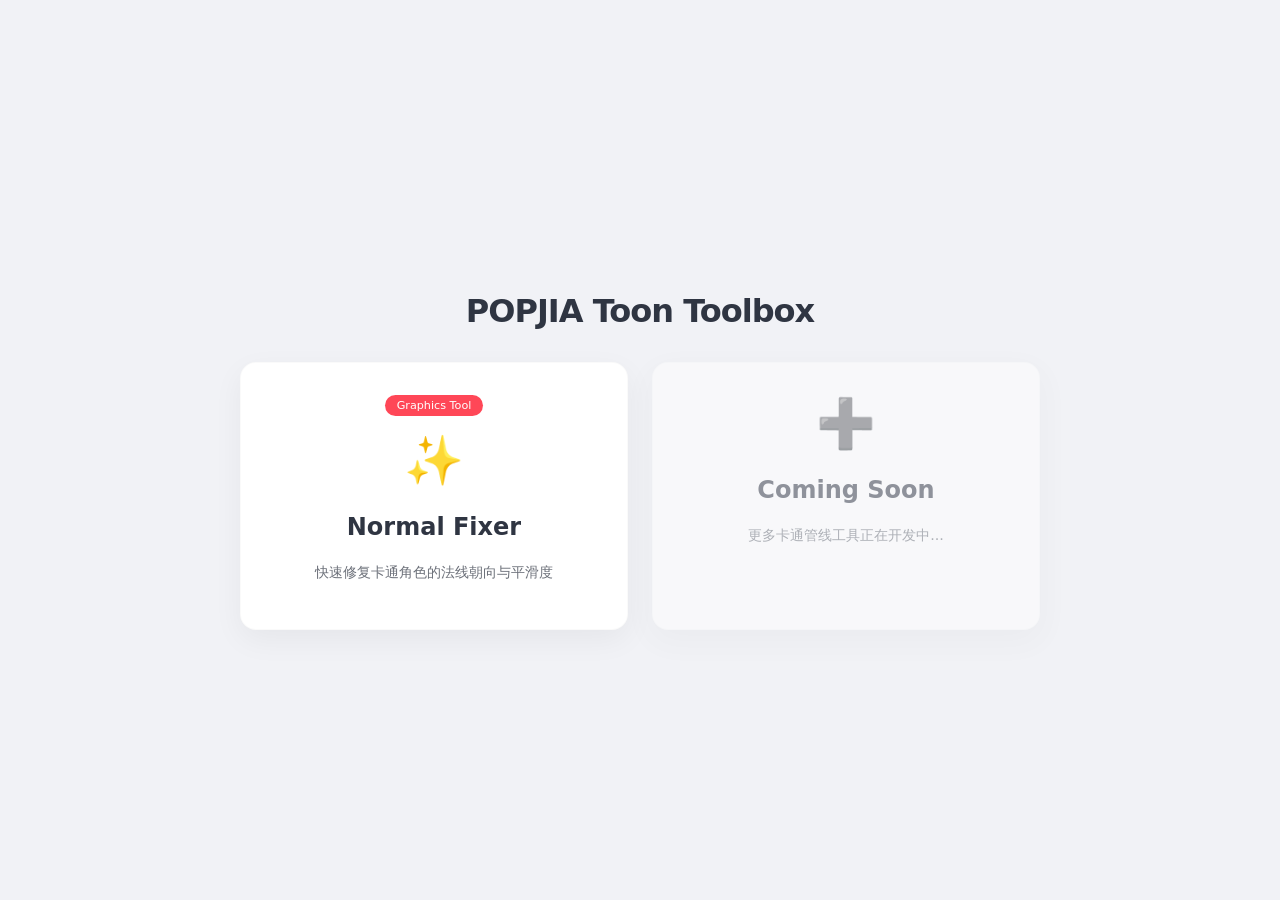
==== index.html @ 6b9868e2 "Add portal index page" ====
<!DOCTYPE html>
<html lang="zh-CN">
<head>
    <meta charset="UTF-8">
    <meta name="viewport" content="width=device-width, initial-scale=1.0">
    <title>POPJIA 卡通工具箱</title>
    <style>
        :root {
            --primary: #ff4757;
            --secondary: #2f3542;
            --bg: #f1f2f6;
            --card-bg: #ffffff;
        }
        body {
            font-family: 'Segoe UI', system-ui, -apple-system, sans-serif;
            background-color: var(--bg);
            color: var(--secondary);
            display: flex;
            flex-direction: column;
            align-items: center;
            justify-content: center;
            min-height: 100vh;
            margin: 0;
        }
        h1 {
            margin-bottom: 2rem;
            font-weight: 800;
            letter-spacing: -1px;
            color: var(--secondary);
        }
        .container {
            display: grid;
            grid-template-columns: repeat(auto-fit, minmax(280px, 1fr));
            gap: 1.5rem;
            width: 90%;
            max-width: 800px;
        }
        .card {
            background: var(--card-bg);
            padding: 2rem;
            border-radius: 16px;
            box-shadow: 0 10px 30px rgba(0,0,0,0.05);
            text-decoration: none;
            color: inherit;
            transition: all 0.3s cubic-bezier(0.4, 0, 0.2, 1);
            display: flex;
            flex-direction: column;
            align-items: center;
            text-align: center;
            border: 1px solid rgba(0,0,0,0.02);
        }
        .card:hover {
            transform: translateY(-8px);
            box-shadow: 0 20px 40px rgba(255, 71, 87, 0.1);
            border-color: var(--primary);
        }
        .icon {
            font-size: 3rem;
            margin-bottom: 1rem;
        }
        .card h3 {
            margin: 0.5rem 0;
            font-size: 1.5rem;
        }
        .card p {
            opacity: 0.7;
            font-size: 0.9rem;
        }
        .badge {
            background: var(--primary);
            color: white;
            padding: 4px 12px;
            border-radius: 20px;
            font-size: 0.7rem;
            margin-bottom: 1rem;
        }
    </style>
</head>
<body>
    <h1>POPJIA Toon Toolbox</h1>
    <div class="container">
        <!-- Normal Fixer Tool -->
        <a href="./NormalFixer/index.html" class="card">
            <div class="badge">Graphics Tool</div>
            <div class="icon">✨</div>
            <h3>Normal Fixer</h3>
            <p>快速修复卡通角色的法线朝向与平滑度</p>
        </a>

        <!-- Placeholder for future tools -->
        <div class="card" style="opacity: 0.5; cursor: not-allowed;">
            <div class="icon">➕</div>
            <h3>Coming Soon</h3>
            <p>更多卡通管线工具正在开发中...</p>
        </div>
    </div>
</body>
</html>
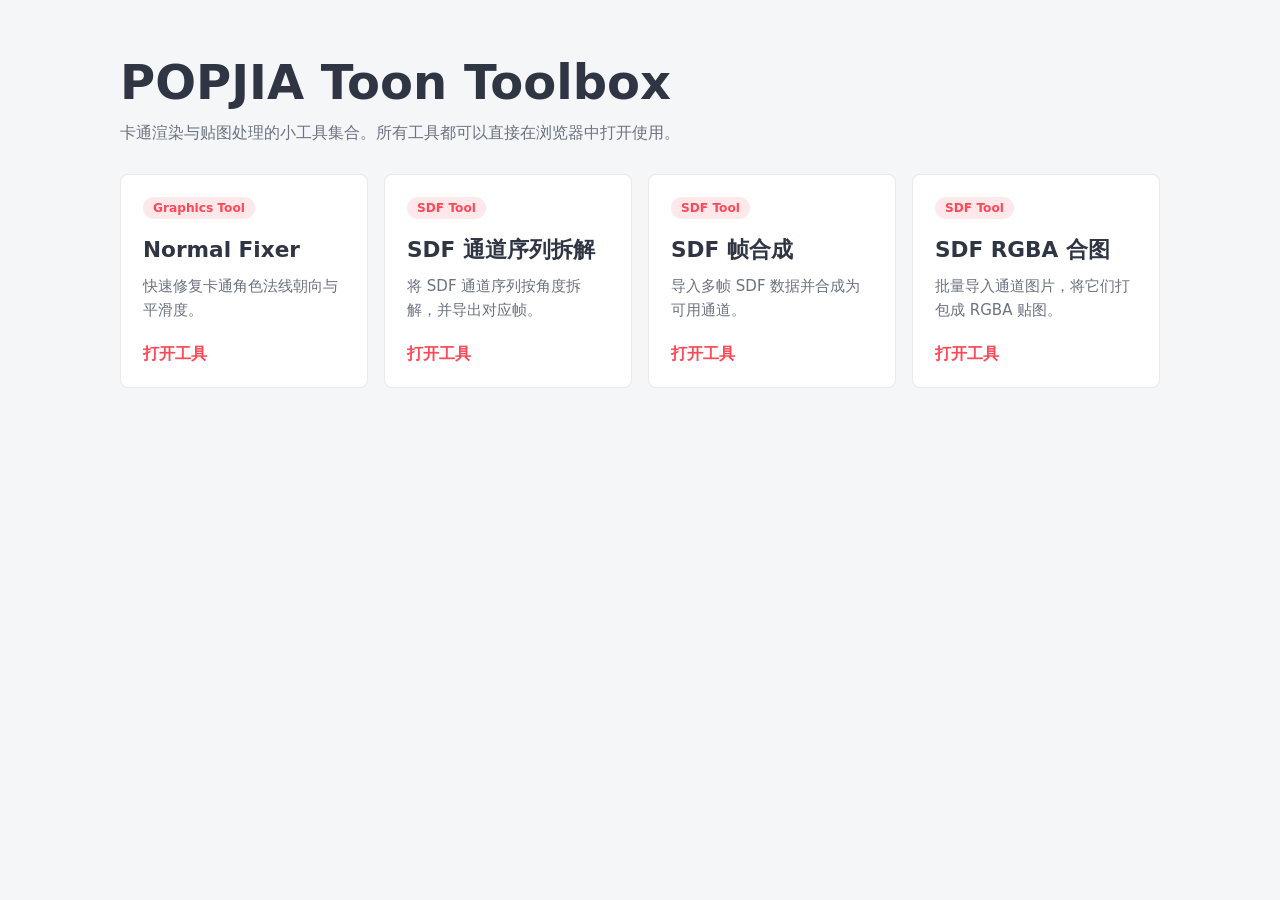
==== commit 617473e4: "Add SDF Frame Painter tools" ====
--- a/index.html
+++ b/index.html
@@ -3,96 +3,157 @@
 <head>
     <meta charset="UTF-8">
     <meta name="viewport" content="width=device-width, initial-scale=1.0">
-    <title>POPJIA 卡通工具箱</title>
+    <title>POPJIA Toon Toolbox</title>
     <style>
         :root {
             --primary: #ff4757;
             --secondary: #2f3542;
-            --bg: #f1f2f6;
+            --bg: #f4f6f8;
             --card-bg: #ffffff;
+            --muted: #6b7280;
         }
+
+        * {
+            box-sizing: border-box;
+        }
+
         body {
-            font-family: 'Segoe UI', system-ui, -apple-system, sans-serif;
-            background-color: var(--bg);
+            margin: 0;
+            min-height: 100vh;
+            font-family: "Segoe UI", system-ui, -apple-system, BlinkMacSystemFont, sans-serif;
+            background: var(--bg);
             color: var(--secondary);
+        }
+
+        main {
+            width: min(1040px, calc(100% - 32px));
+            margin: 0 auto;
+            padding: 56px 0;
+        }
+
+        header {
+            margin-bottom: 28px;
+        }
+
+        h1 {
+            margin: 0 0 10px;
+            font-size: clamp(2rem, 5vw, 3rem);
+            line-height: 1.1;
+            letter-spacing: 0;
+        }
+
+        .intro {
+            margin: 0;
+            max-width: 680px;
+            color: var(--muted);
+            font-size: 1rem;
+            line-height: 1.7;
+        }
+
+        .tools {
+            display: grid;
+            grid-template-columns: repeat(auto-fit, minmax(240px, 1fr));
+            gap: 16px;
+        }
+
+        .card {
+            min-height: 190px;
+            padding: 22px;
+            border: 1px solid rgba(47, 53, 66, 0.1);
+            border-radius: 8px;
+            background: var(--card-bg);
+            color: inherit;
+            text-decoration: none;
             display: flex;
             flex-direction: column;
-            align-items: center;
-            justify-content: center;
-            min-height: 100vh;
+            justify-content: space-between;
+            transition: transform 160ms ease, border-color 160ms ease, box-shadow 160ms ease;
+        }
+
+        .card:hover,
+        .card:focus-visible {
+            transform: translateY(-3px);
+            border-color: var(--primary);
+            box-shadow: 0 16px 32px rgba(47, 53, 66, 0.1);
+            outline: none;
+        }
+
+        .badge {
+            width: fit-content;
+            margin-bottom: 18px;
+            padding: 4px 10px;
+            border-radius: 999px;
+            background: rgba(255, 71, 87, 0.12);
+            color: var(--primary);
+            font-size: 0.76rem;
+            font-weight: 700;
+        }
+
+        h2 {
+            margin: 0 0 10px;
+            font-size: 1.35rem;
+            line-height: 1.25;
+            letter-spacing: 0;
+        }
+
+        .card p {
             margin: 0;
+            color: var(--muted);
+            line-height: 1.6;
+            font-size: 0.94rem;
         }
-        h1 {
-            margin-bottom: 2rem;
-            font-weight: 800;
-            letter-spacing: -1px;
-            color: var(--secondary);
-        }
-        .container {
-            display: grid;
-            grid-template-columns: repeat(auto-fit, minmax(280px, 1fr));
-            gap: 1.5rem;
-            width: 90%;
-            max-width: 800px;
-        }
-        .card {
-            background: var(--card-bg);
-            padding: 2rem;
-            border-radius: 16px;
-            box-shadow: 0 10px 30px rgba(0,0,0,0.05);
-            text-decoration: none;
-            color: inherit;
-            transition: all 0.3s cubic-bezier(0.4, 0, 0.2, 1);
-            display: flex;
-            flex-direction: column;
-            align-items: center;
-            text-align: center;
-            border: 1px solid rgba(0,0,0,0.02);
-        }
-        .card:hover {
-            transform: translateY(-8px);
-            box-shadow: 0 20px 40px rgba(255, 71, 87, 0.1);
-            border-color: var(--primary);
-        }
-        .icon {
-            font-size: 3rem;
-            margin-bottom: 1rem;
-        }
-        .card h3 {
-            margin: 0.5rem 0;
-            font-size: 1.5rem;
-        }
-        .card p {
-            opacity: 0.7;
-            font-size: 0.9rem;
-        }
-        .badge {
-            background: var(--primary);
-            color: white;
-            padding: 4px 12px;
-            border-radius: 20px;
-            font-size: 0.7rem;
-            margin-bottom: 1rem;
+
+        .open {
+            margin-top: 22px;
+            color: var(--primary);
+            font-weight: 700;
         }
     </style>
 </head>
 <body>
-    <h1>POPJIA Toon Toolbox</h1>
-    <div class="container">
-        <!-- Normal Fixer Tool -->
-        <a href="./NormalFixer/index.html" class="card">
-            <div class="badge">Graphics Tool</div>
-            <div class="icon">✨</div>
-            <h3>Normal Fixer</h3>
-            <p>快速修复卡通角色的法线朝向与平滑度</p>
-        </a>
+    <main>
+        <header>
+            <h1>POPJIA Toon Toolbox</h1>
+            <p class="intro">卡通渲染与贴图处理的小工具集合。所有工具都可以直接在浏览器中打开使用。</p>
+        </header>
 
-        <!-- Placeholder for future tools -->
-        <div class="card" style="opacity: 0.5; cursor: not-allowed;">
-            <div class="icon">➕</div>
-            <h3>Coming Soon</h3>
-            <p>更多卡通管线工具正在开发中...</p>
-        </div>
-    </div>
+        <section class="tools" aria-label="工具入口">
+            <a href="./NormalFixer/index.html" class="card">
+                <div>
+                    <div class="badge">Graphics Tool</div>
+                    <h2>Normal Fixer</h2>
+                    <p>快速修复卡通角色法线朝向与平滑度。</p>
+                </div>
+                <span class="open">打开工具</span>
+            </a>
+
+            <a href="./SDF_Frame_Painter/SDF_Frame_Painter.html" class="card">
+                <div>
+                    <div class="badge">SDF Tool</div>
+                    <h2>SDF 通道序列拆解</h2>
+                    <p>将 SDF 通道序列按角度拆解，并导出对应帧。</p>
+                </div>
+                <span class="open">打开工具</span>
+            </a>
+
+            <a href="./SDF_Frame_Painter/SDF_Frame_Composer.html" class="card">
+                <div>
+                    <div class="badge">SDF Tool</div>
+                    <h2>SDF 帧合成</h2>
+                    <p>导入多帧 SDF 数据并合成为可用通道。</p>
+                </div>
+                <span class="open">打开工具</span>
+            </a>
+
+            <a href="./SDF_Frame_Painter/SDF_RGBA_Packer.html" class="card">
+                <div>
+                    <div class="badge">SDF Tool</div>
+                    <h2>SDF RGBA 合图</h2>
+                    <p>批量导入通道图片，将它们打包成 RGBA 贴图。</p>
+                </div>
+                <span class="open">打开工具</span>
+            </a>
+        </section>
+    </main>
 </body>
 </html>
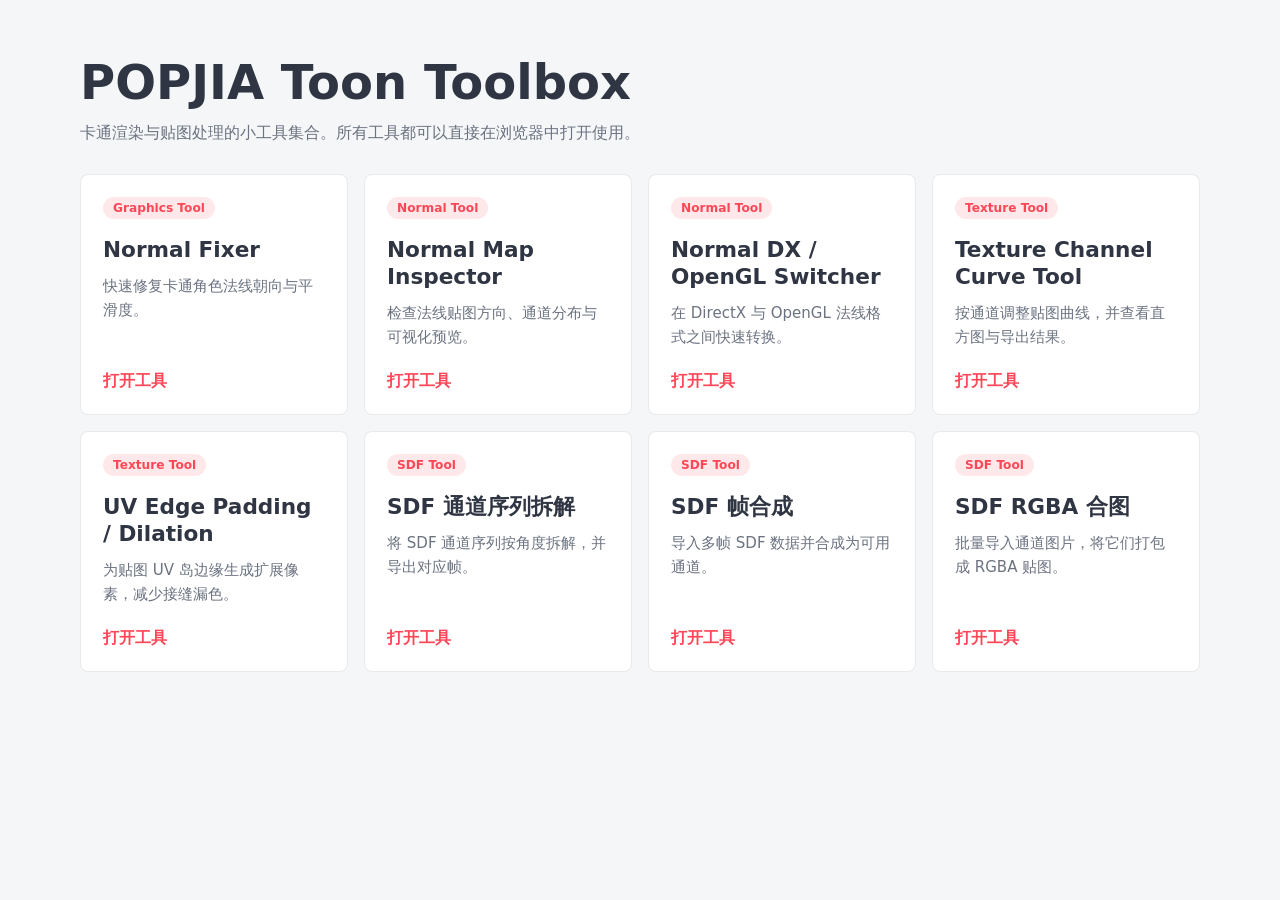
==== commit 1b812e21: "Add texture utility tools" ====
--- a/index.html
+++ b/index.html
@@ -26,7 +26,7 @@
         }
 
         main {
-            width: min(1040px, calc(100% - 32px));
+            width: min(1120px, calc(100% - 32px));
             margin: 0 auto;
             padding: 56px 0;
         }
@@ -44,7 +44,7 @@
 
         .intro {
             margin: 0;
-            max-width: 680px;
+            max-width: 720px;
             color: var(--muted);
             font-size: 1rem;
             line-height: 1.7;
@@ -127,6 +127,42 @@
                 <span class="open">打开工具</span>
             </a>
 
+            <a href="./TextureTools/Normal_Map_Inspector.html" class="card">
+                <div>
+                    <div class="badge">Normal Tool</div>
+                    <h2>Normal Map Inspector</h2>
+                    <p>检查法线贴图方向、通道分布与可视化预览。</p>
+                </div>
+                <span class="open">打开工具</span>
+            </a>
+
+            <a href="./TextureTools/Normal_DX_OpenGL_Switcher.html" class="card">
+                <div>
+                    <div class="badge">Normal Tool</div>
+                    <h2>Normal DX / OpenGL Switcher</h2>
+                    <p>在 DirectX 与 OpenGL 法线格式之间快速转换。</p>
+                </div>
+                <span class="open">打开工具</span>
+            </a>
+
+            <a href="./TextureTools/Texture_Channel_Curve_Tool.html" class="card">
+                <div>
+                    <div class="badge">Texture Tool</div>
+                    <h2>Texture Channel Curve Tool</h2>
+                    <p>按通道调整贴图曲线，并查看直方图与导出结果。</p>
+                </div>
+                <span class="open">打开工具</span>
+            </a>
+
+            <a href="./TextureTools/UV_Edge_Padding_Dilation.html" class="card">
+                <div>
+                    <div class="badge">Texture Tool</div>
+                    <h2>UV Edge Padding / Dilation</h2>
+                    <p>为贴图 UV 岛边缘生成扩展像素，减少接缝漏色。</p>
+                </div>
+                <span class="open">打开工具</span>
+            </a>
+
             <a href="./SDF_Frame_Painter/SDF_Frame_Painter.html" class="card">
                 <div>
                     <div class="badge">SDF Tool</div>
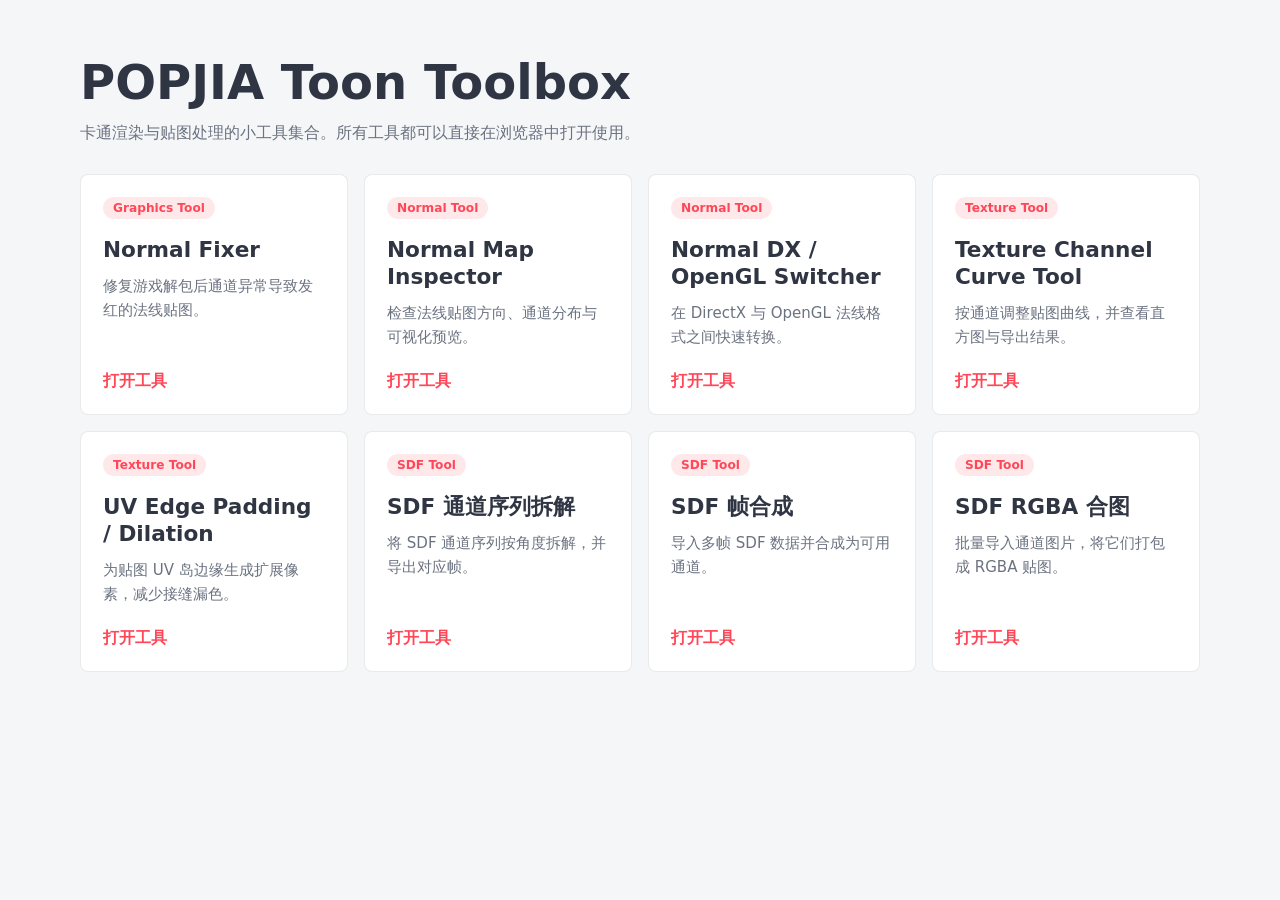
==== commit 1b76685b: "Fix Normal Fixer description" ====
--- a/index.html
+++ b/index.html
@@ -122,7 +122,7 @@
                 <div>
                     <div class="badge">Graphics Tool</div>
                     <h2>Normal Fixer</h2>
-                    <p>快速修复卡通角色法线朝向与平滑度。</p>
+                    <p>修复游戏解包后通道异常导致发红的法线贴图。</p>
                 </div>
                 <span class="open">打开工具</span>
             </a>
